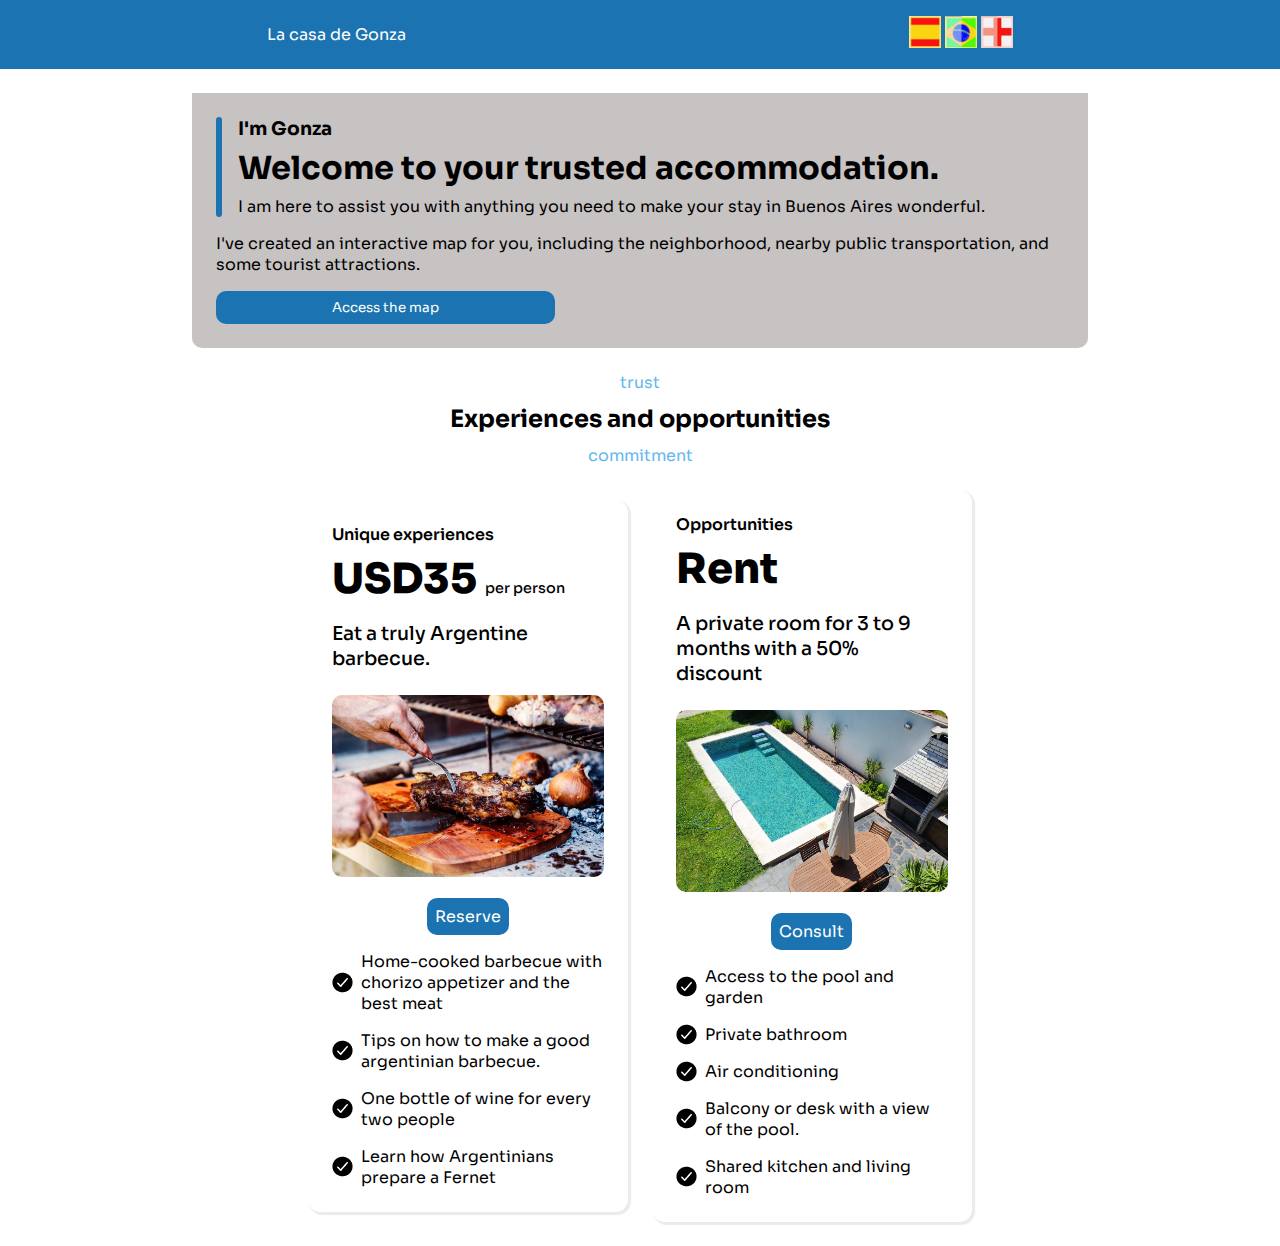
==== ingles.html @ df46750f "primer commit" ====
<!DOCTYPE html>
<html lang="es">
<head>
    <meta charset="UTF-8">
    <meta name="viewport" content="width=device-width, initial-scale=1.0">
    <title>La casa de Gonza</title>
    <link rel="stylesheet" href="style.css">
    <link rel="preconnect" href="https://fonts.googleapis.com">
    <link rel="preconnect" href="https://fonts.gstatic.com" crossorigin>
    <link href="https://fonts.googleapis.com/css2?family=Sora:wght@100;200;300;400;500;600;700;800&display=swap" rel="stylesheet">
</head>
<body>

     <!-- ENCABEZADO -->

    <div class="encabezado">

        <div class="titulo-encabezado">
            <p>La casa de Gonza</p>
        </div>

        <div class="idiomas">
            <a href="index.html"><img src="images/espanol-01-01.jpg" alt="" class="bandera espanol"></a>
            <a href="portugues.html"><img src="images/brasil-01.jpg" alt="" class="bandera brasil"></a>
            <a href="ingles.html"><img src="images/ingles-01.jpg" alt="" class="bandera ingles"></a>
        </div>

    </div>

     <!-- PRESENTACIÓN  -->

    <div class="contenedor-fondo-presentacion">

        <div class="contenedor-presentacion">

            <div class="contenedor-barra-y-titulo">

                <span class="barrita"></span>

                <div class="contenedor-titulo">
                    <h3 class="nombre-presentacion">I'm Gonza</h3>
                    <h1 class="titulo-presentacion">Welcome to your trusted accommodation.</h1>
                    <p class="parrafo-presentacion">I am here to assist you with anything you need to make your stay in Buenos Aires wonderful.</p>
                </div>

            </div>

            <p class="parrafo-presentacion">I've created an interactive map for you, including the neighborhood, nearby public transportation, and some tourist attractions.</p>

            <button class="boton">Access the map</button>

        </div>

    </div>

    <!-- EXPERIENCIAS  -->

    <div class="contenedor-experiencias">

        <p class="contenedor-experiencias-p">trust</p>
        <h2 class="contenedor-experiencias-h2">Experiences and opportunities</h2>
        <p class="contenedor-experiencias-p">commitment</p>
        
        <div class="tarjetas-planes">

            <!-- TARJETA 1 -->

            <div class="tarjeta tarjeta1">

                <div class="titulos-tarjetas">
                    <p class="titulo-1">Unique experiences</p>
                    <p class="precio precioPresencial">USD35 <span  class="porpersona">per person</span> <p> 
                    <p class="bajada">Eat a truly Argentine barbecue.</p>
                </div>

                <div class="imagen-producto">
                    <img src="images/asado-1-01-min.jpg" alt="">
                </div>

                <div class="button-tarjetas-contenedor">
                    <a href="wa.link/v1l63q" class="button-tarjetas">Reserve</a>
                </div>

                <div class="listado-tarjetas-contenedor">

                    <div class="elemento-lista-tarjeta">
                        <div class="contenedor-imagen">
                            <img src="images/tilde.png" alt="tilde">
                        </div>
                        <p>Home-cooked barbecue with chorizo appetizer and the best meat</p>
                    </div>

                    <div class="elemento-lista-tarjeta">
                        <div class="contenedor-imagen">
                            <img src="images/tilde.png" alt="tilde">
                        </div>
                        <p>Tips on how to make a good argentinian barbecue.</p>
                    </div>

                    <div class="elemento-lista-tarjeta">
                        <div class="contenedor-imagen">
                            <img src="images/tilde.png" alt="tilde">
                        </div>
                        <p>One bottle of wine for every two people</p>
                    </div>

                    <div class="elemento-lista-tarjeta">
                        <div class="contenedor-imagen">
                            <img src="images/tilde.png" alt="tilde">
                        </div>
                        <p>Learn how Argentinians prepare a Fernet</p>
                    </div>


                </div>

            </div>

            <!-- TARJETA 2 -->

            <div class="tarjeta tarjeta2">

                <div class="titulos-tarjetas">
                    <p class="titulo-1">Opportunities</p>
                    <p class="precio">Rent<p> 
                    <p class="bajada">A private room for 3 to 9 months with a 50% discount</p>
                </div>

                <div class="imagen-producto">
                    <img src="images/piscina-2-01-min.jpg" alt="">
                </div>

                <div class="button-tarjetas-contenedor">
                    <a href="wa.link/unt5v5" class="button-tarjetas">Consult</a>
                </div>

                <div class="listado-tarjetas-contenedor">

                    <div class="elemento-lista-tarjeta">
                        <div class="contenedor-imagen">
                            <img src="images/tilde.png" alt="tilde">
                        </div>
                        <p>Access to the pool and garden</p>
                    </div>

                    <div class="elemento-lista-tarjeta">
                        <div class="contenedor-imagen">
                            <img src="images/tilde.png" alt="tilde">
                        </div>
                        <p>Private bathroom</p>
                    </div>

                    <div class="elemento-lista-tarjeta">
                        <div class="contenedor-imagen">
                            <img src="images/tilde.png" alt="tilde">
                        </div>
                        <p>Air conditioning</p>
                    </div>

                    <div class="elemento-lista-tarjeta">
                        <div class="contenedor-imagen">
                            <img src="images/tilde.png" alt="tilde">
                        </div>
                        <p>Balcony or desk with a view of the pool.</p>
                    </div>

                    <div class="elemento-lista-tarjeta">
                        <div class="contenedor-imagen">
                            <img src="images/tilde.png" alt="tilde">
                        </div>
                        <p>Shared kitchen and living room</p>
                    </div>


                </div>

            </div>

        </div>

    </div>
    
</body>
</html>
---- style.css ----
:root{
    --primary-color: #1b74b1;
    --secondary-color: #64b7ee;
    --terciary-color:#13537e;
    --accent-color: #ef007e;
    --blanco-1: #ffff;
    --blanco-2: #d8d7d7;
    --blanco-3: #f5f5f5;
    --gris-1: #c7c3c3;
    --gris-2: #232020;
    --gris-3: #636262;
    --black: #000000;
}

*{
    box-sizing: border-box;
    margin: 0;
    padding: 0;
    font-family: 'Sora', sans-serif;
    font-display: swap;
}

.bold{
    font-weight: 700;
}

/*Encabezado*/

.encabezado{
    width: 100%;
    margin: auto;
    padding: 1rem;
    background-color: var(--primary-color);
    color: var(--blanco-1);
    display: flex;
}

.titulo-encabezado{
    width: fit-content;
    margin: auto;
}

.idiomas{
    width: fit-content;
    margin: auto;
}

.bandera{
    width: 2rem;
    cursor: pointer;
}

/*Presentación y mapa*/

.contenedor-fondo-presentacion{
    width: 100%;
    margin: auto;
}

.contenedor-presentacion{
    width: 70%;
    margin: auto;
    padding: 1.5rem;
    background-color: var(--gris-1);
    display: grid;
    grid-gap: 1rem;
    margin-top: 1.5rem;
    border-radius: 0px 0px 10px 10px ;
}

@media (max-width: 768px) {
    .contenedor-presentacion{
        width: 90%;
    }
}

.contenedor-barra-y-titulo{
    width: 100%;
    margin: auto;
    display: flex;
    grid-gap: 1rem;
}

.barrita{
    width: 0.4rem;
    background-color: var(--primary-color);
    border-radius: 10px;
}

.contenedor-titulo{
    width: 100%;
    margin: auto;
    display: grid;
    grid-gap: 0.5rem;
}

.boton{
    width: 40%;
    padding: 0.5rem;
    background-color: var(--primary-color);
    border-radius: 10px;
    text-decoration: none;
    cursor: pointer;
    border: none;
    color: var(--blanco-1);
}

.boton:hover{
    background-color: var(--terciary-color);
}


@media (max-width: 768px) {
    .boton{
        width: 100%;
        margin: auto;
    }
}

/*Experiencias*/

.contenedor-experiencias{
    width: 90%;
    margin: auto;
    margin-top: 1.5rem;
    margin-bottom: 1.5rem;
}

.contenedor-experiencias-h2{
    text-align: center;
    margin-top: 0.7rem;
    margin-bottom: 0.7rem;
}

.contenedor-experiencias-p{
    text-align: center;
    color: var(--secondary-color);
}


/*Experiencias: Tarjetas*/

.tarjetas-planes{
    width: 90%;
    margin: auto;
    margin-top: 1.5rem;
    display: grid;
    grid-template-columns: repeat(auto-fit, minmax(17rem, 20rem));
    justify-content: center;
    grid-gap: 1.5rem;
}

.tarjeta{
    width: 100%;
    margin: auto;
    background-color: var(--blanco-1);
    box-shadow: 2px 2px 1px 1px rgba(158, 157, 157, 0.2);
    border-radius: 0.8rem;
    padding: 1.5rem;
    display: grid;
    grid-gap: 1.5rem;
    justify-items: center;
}

.titulos-tarjetas{
    width: 100%;
    margin: auto;
    display: grid;
    grid-gap: 0.5rem;
}

.titulo-1{
    font-size: 1rem;
    font-weight: 600;
}

.precio{
    font-size: 2.6rem;
    font-weight: 800;
}

.porpersona{
    font-size: 0.9rem;
    font-weight: 500;
}

.bajada{
    font-size: 1.2rem;
    font-weight: 500;
}

.imagen-producto{
    width: 100%;
    margin: auto;
}

.imagen-producto img{
    width: 100%;
    border-radius: 10px;
}

.button-tarjetas{
    width: fit-content;
    padding: 0.5rem;
    background-color: var(--primary-color);
    font-size: 1rem;
    border-radius: 10px;
    text-decoration: none;
    cursor: pointer;
    border: none;
    color: var(--blanco-1);
}

.button-tarjetas:hover{
    background-color: var(--terciary-color);
}

.listado-tarjetas-contenedor{
    width: 100%;
    margin: auto;
    display: grid;
    grid-gap: 1rem;
}

.elemento-lista-tarjeta{
    width: 100%;
    margin: auto;
    display: flex;
    grid-gap: 0.5rem;
}

.contenedor-imagen{
    display: grid;
    justify-content: center;
    align-items: center;
}
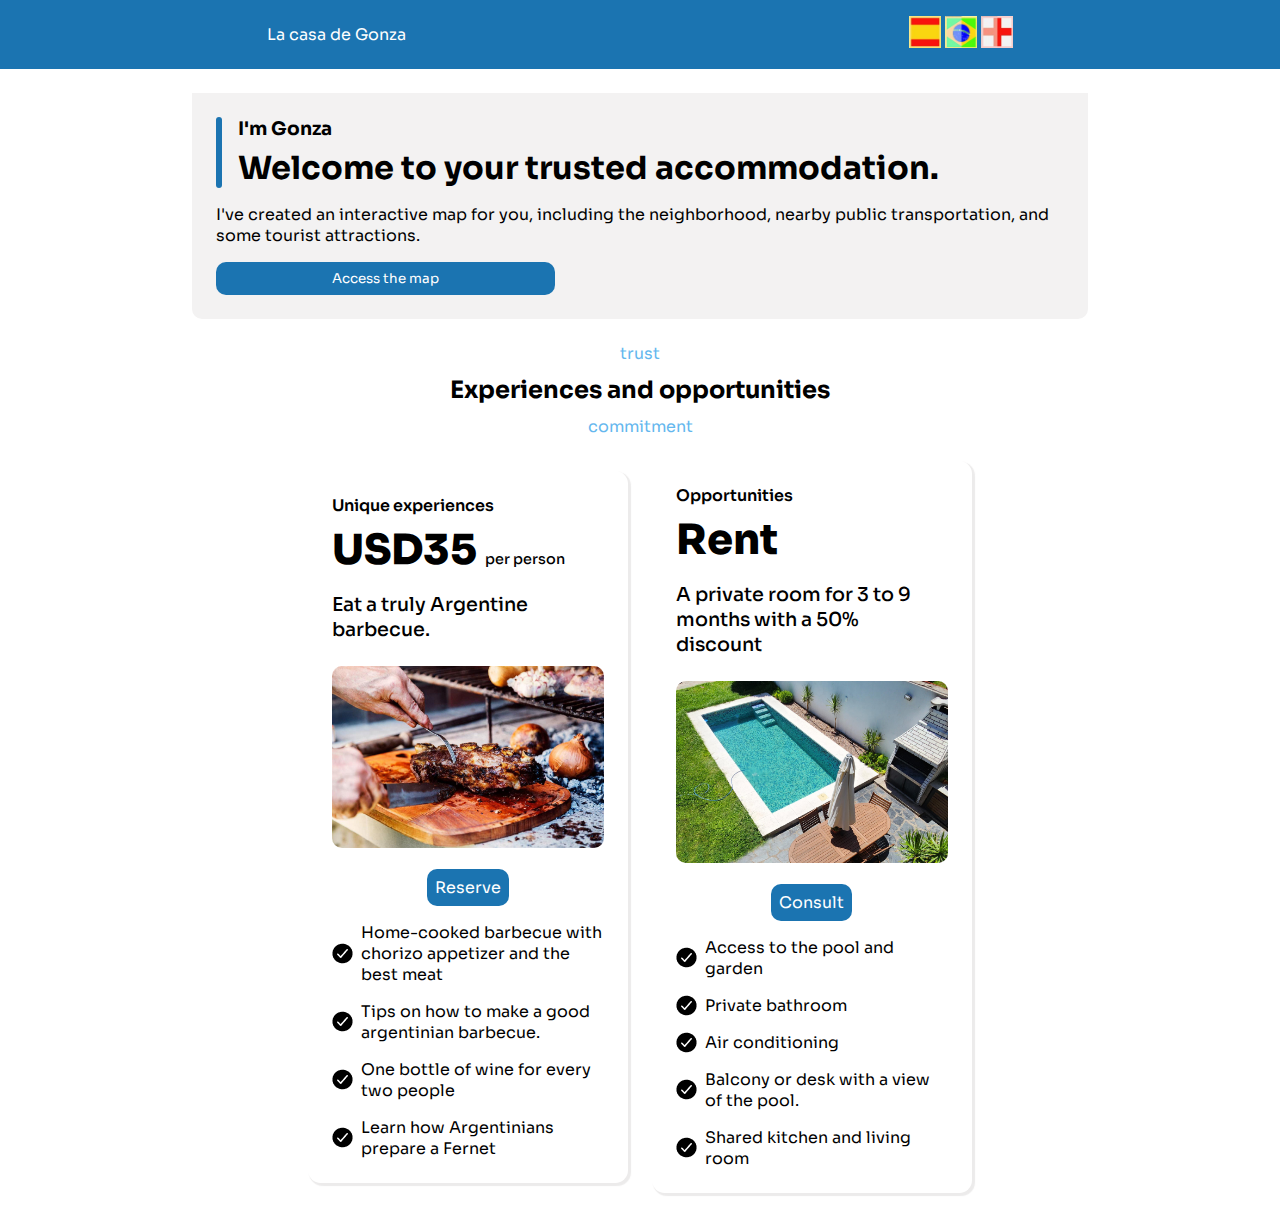
==== commit 7c59e3f8: "primer commit" ====
--- a/ingles.html
+++ b/ingles.html
@@ -40,7 +40,7 @@
                 <div class="contenedor-titulo">
                     <h3 class="nombre-presentacion">I'm Gonza</h3>
                     <h1 class="titulo-presentacion">Welcome to your trusted accommodation.</h1>
-                    <p class="parrafo-presentacion">I am here to assist you with anything you need to make your stay in Buenos Aires wonderful.</p>
+                
                 </div>
 
             </div>
--- a/style.css
+++ b/style.css
@@ -4,9 +4,9 @@
     --terciary-color:#13537e;
     --accent-color: #ef007e;
     --blanco-1: #ffff;
-    --blanco-2: #d8d7d7;
+    --blanco-2: #e7e4e4;
     --blanco-3: #f5f5f5;
-    --gris-1: #c7c3c3;
+    --gris-1: #f3f2f2;
     --gris-2: #232020;
     --gris-3: #636262;
     --black: #000000;
@@ -128,6 +128,7 @@
 
 .contenedor-experiencias-h2{
     text-align: center;
+    margin: auto;
     margin-top: 0.7rem;
     margin-bottom: 0.7rem;
 }
@@ -137,6 +138,17 @@
     color: var(--secondary-color);
 }
 
+@media (max-width: 650px) {
+    .contenedor-experiencias-h2{
+        font-size: 1rem;
+        color: var(--primary-color);
+    }
+
+    .contenedor-experiencias-p{
+        display: none;
+    }   
+    
+}
 
 /*Experiencias: Tarjetas*/
 
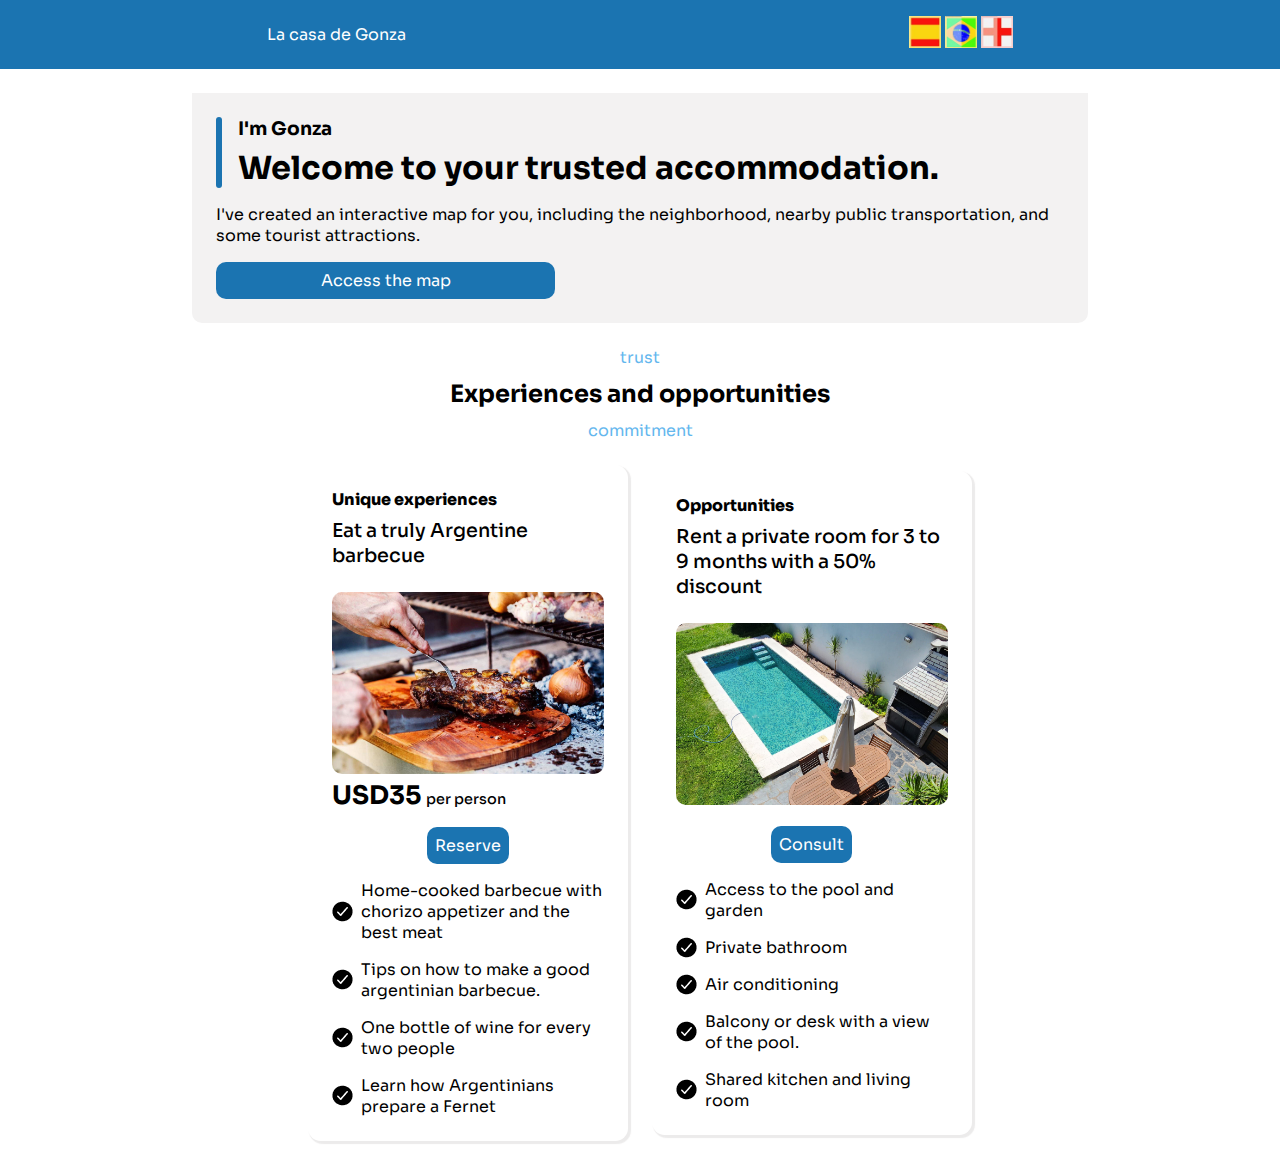
==== commit 477e57a9: "primer commit" ====
--- a/ingles.html
+++ b/ingles.html
@@ -47,7 +47,7 @@
 
             <p class="parrafo-presentacion">I've created an interactive map for you, including the neighborhood, nearby public transportation, and some tourist attractions.</p>
 
-            <button class="boton">Access the map</button>
+            <a href="https://www.google.com/maps/d/edit?mid=1tgO7KdkAbjtBYC0L2utdYbbqO75JCbE&usp=sharing" class="boton">Access the map</a>
 
         </div>
 
@@ -69,16 +69,17 @@
 
                 <div class="titulos-tarjetas">
                     <p class="titulo-1">Unique experiences</p>
-                    <p class="precio precioPresencial">USD35 <span  class="porpersona">per person</span> <p> 
-                    <p class="bajada">Eat a truly Argentine barbecue.</p>
+                    <p class="bajada">Eat a truly Argentine barbecue</p>
                 </div>
 
                 <div class="imagen-producto">
                     <img src="images/asado-1-01-min.jpg" alt="">
+                    <p class="precio precioPresencial">USD35 <span  class="porpersona">per person</span> <p> 
                 </div>
 
                 <div class="button-tarjetas-contenedor">
-                    <a href="wa.link/v1l63q" class="button-tarjetas">Reserve</a>
+                    <a href="https://wa.me/+541148706906?text=Hola,%20quer%C3%ADa%20consultar%20sobre%20la%20experiencia%20de%20comer%20un%20verdadero%20asado%20argentino.
+                    " class="button-tarjetas">Reserve</a>
                 </div>
 
                 <div class="listado-tarjetas-contenedor">
@@ -122,8 +123,7 @@
 
                 <div class="titulos-tarjetas">
                     <p class="titulo-1">Opportunities</p>
-                    <p class="precio">Rent<p> 
-                    <p class="bajada">A private room for 3 to 9 months with a 50% discount</p>
+                    <p class="bajada">Rent a private room for 3 to 9 months with a 50% discount</p>
                 </div>
 
                 <div class="imagen-producto">
@@ -131,7 +131,9 @@
                 </div>
 
                 <div class="button-tarjetas-contenedor">
-                    <a href="wa.link/unt5v5" class="button-tarjetas">Consult</a>
+                    <a href="
+                    https://wa.me/+541148706906?text=Hola%20quer%C3%ADa%20consultar%20sobre%20el%20alquiler%20de%20habitaciones%20privadas%20para%20larga%20estad%C3%ADa
+                    " class="button-tarjetas">Consult</a>
                 </div>
 
                 <div class="listado-tarjetas-contenedor">
--- a/style.css
+++ b/style.css
@@ -103,6 +103,7 @@
     cursor: pointer;
     border: none;
     color: var(--blanco-1);
+    text-align: center;
 }
 
 .boton:hover{
@@ -140,8 +141,7 @@
 
 @media (max-width: 650px) {
     .contenedor-experiencias-h2{
-        font-size: 1rem;
-        color: var(--primary-color);
+        display: none;
     }
 
     .contenedor-experiencias-p{
@@ -183,12 +183,12 @@
 
 .titulo-1{
     font-size: 1rem;
-    font-weight: 600;
+    font-weight: 800;
 }
 
 .precio{
-    font-size: 2.6rem;
-    font-weight: 800;
+    font-size: 1.6rem;
+    font-weight: 700;
 }
 
 .porpersona{
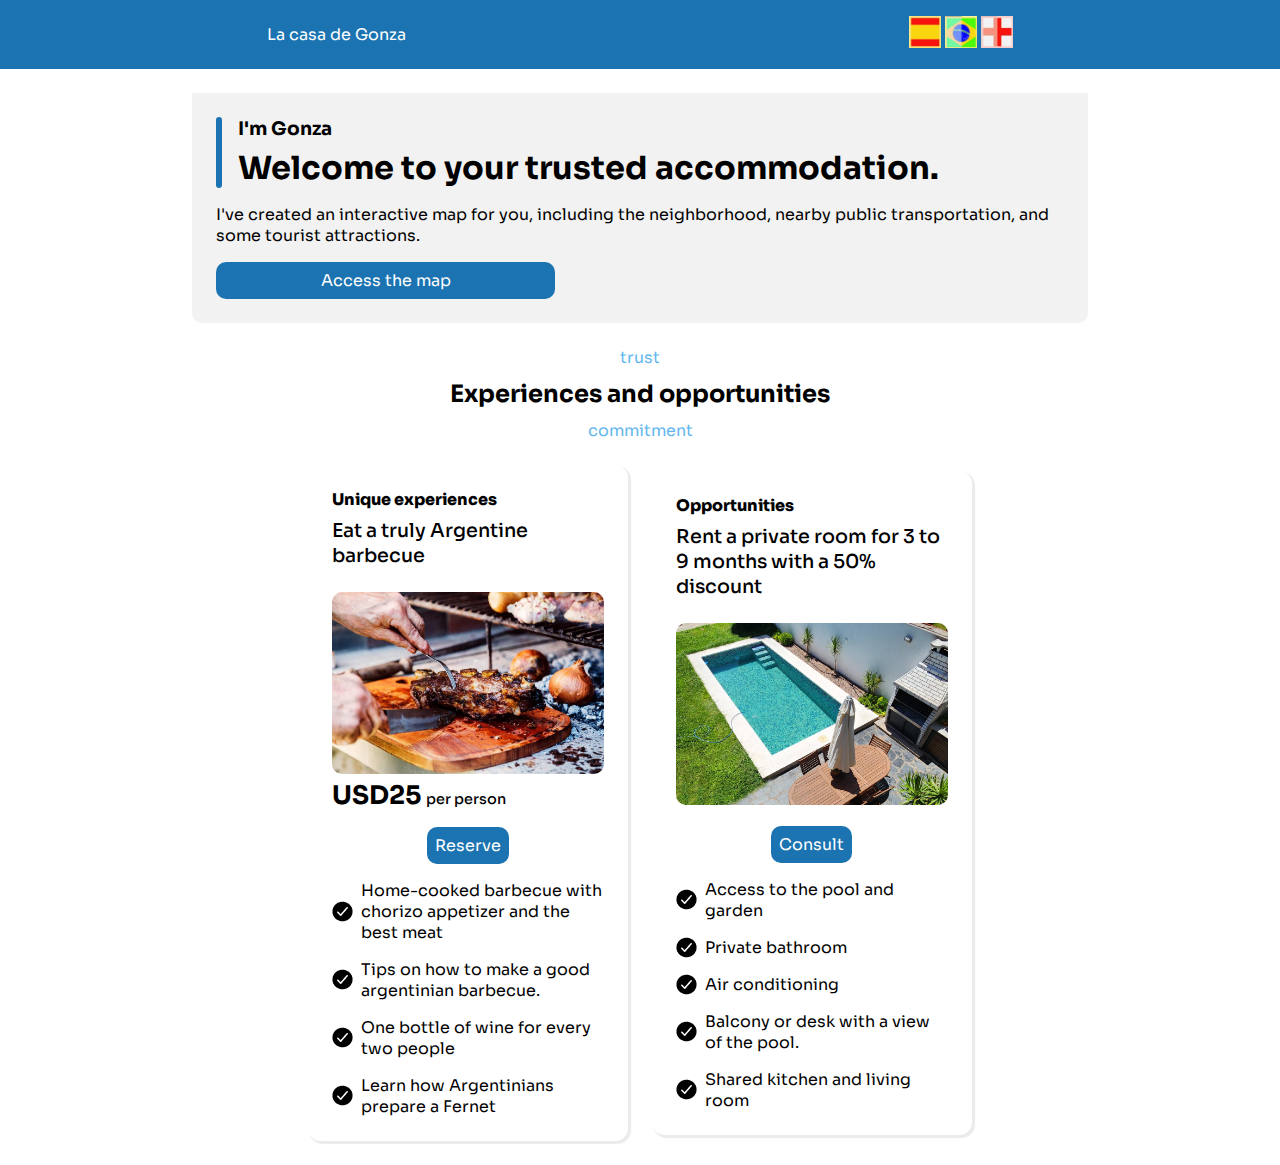
==== commit 1a41ab96: "primer commit" ====
--- a/ingles.html
+++ b/ingles.html
@@ -4,6 +4,7 @@
     <meta charset="UTF-8">
     <meta name="viewport" content="width=device-width, initial-scale=1.0">
     <title>La casa de Gonza</title>
+    <link rel="shortcut icon" href="images/favicon.webp">
     <link rel="stylesheet" href="style.css">
     <link rel="preconnect" href="https://fonts.googleapis.com">
     <link rel="preconnect" href="https://fonts.gstatic.com" crossorigin>
@@ -74,7 +75,7 @@
 
                 <div class="imagen-producto">
                     <img src="images/asado-1-01-min.jpg" alt="">
-                    <p class="precio precioPresencial">USD35 <span  class="porpersona">per person</span> <p> 
+                    <p class="precio precioPresencial">USD25 <span  class="porpersona">per person</span> <p> 
                 </div>
 
                 <div class="button-tarjetas-contenedor">
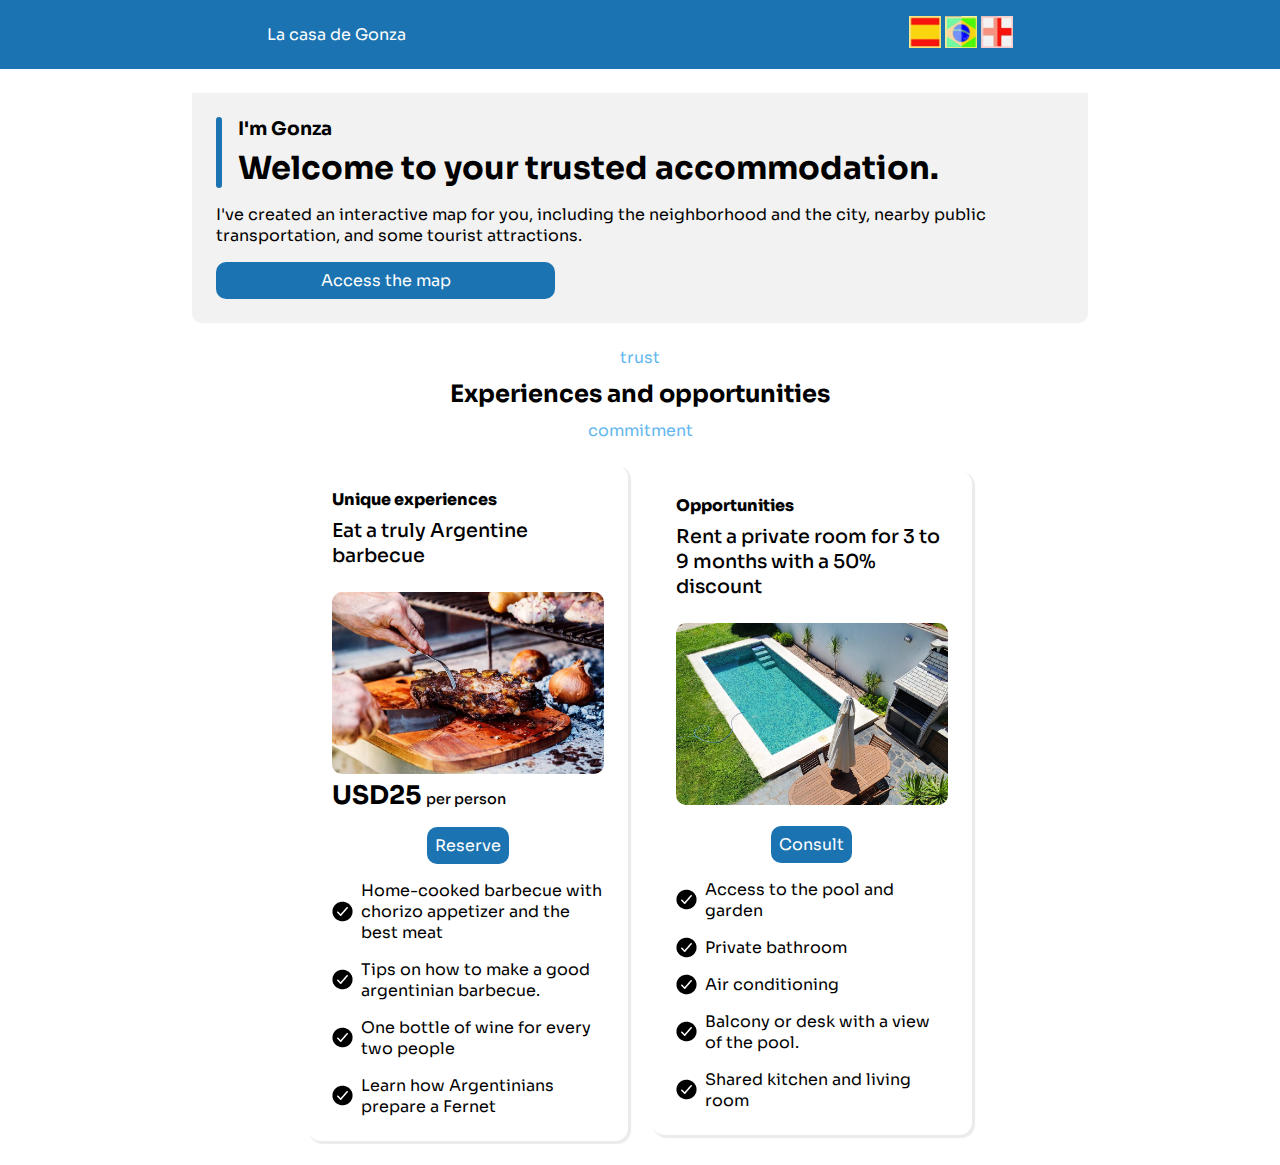
==== commit cf2f8c8f: "primer commit" ====
--- a/ingles.html
+++ b/ingles.html
@@ -46,7 +46,7 @@
 
             </div>
 
-            <p class="parrafo-presentacion">I've created an interactive map for you, including the neighborhood, nearby public transportation, and some tourist attractions.</p>
+            <p class="parrafo-presentacion">I've created an interactive map for you, including the neighborhood and the city, nearby public transportation, and some tourist attractions.</p>
 
             <a href="https://www.google.com/maps/d/edit?mid=1tgO7KdkAbjtBYC0L2utdYbbqO75JCbE&usp=sharing" class="boton">Access the map</a>
 
